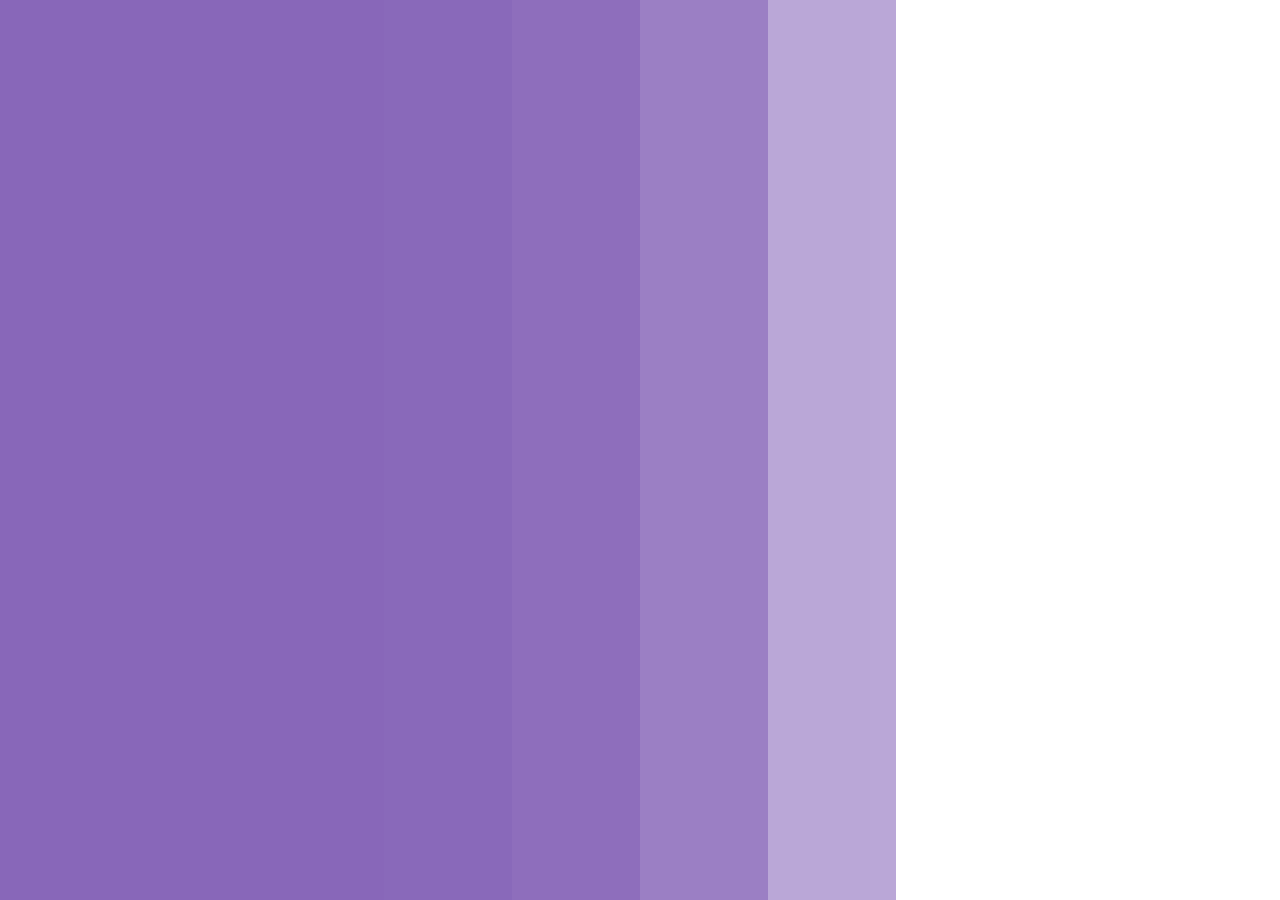
==== index.html @ 6e98887a "first commit" ====
<!DOCTYPE html>
<html lang="en">
<head>
    <meta charset="UTF-8">
    <meta name="viewport" content="width=device-width, initial-scale=1.0">
    <meta http-equiv="X-UA-Compatible" content="ie=edge">
    <title>Animations</title>
    <link rel="stylesheet" href="css/main.css">
</head>
<body>

    <section>
        <div></div>
        <div></div>
        <div></div>
        <div></div>
        <div></div>
        <div></div>
        <div></div>
        <div></div>
        <div></div>
        <div></div>
    </section>
    

    

<script src="anime.min.js"></script>
<script src="script.js"></script>
</body>
</html>
---- css/main.css ----
body {
  margin: 0;
  height: 100vh;
  font-family: 'serif';
  overflow: hidden;
}

section {
  display: -ms-grid;
  display: grid;
  -ms-grid-columns: (auto)[10];
      grid-template-columns: repeat(10, auto);
}

section div {
  background-color: white;
  height: 100vh;
  -webkit-transition: background-color 1s;
  transition: background-color 1s;
}

h1 {
  font-size: 5em;
  position: absolute;
  top: 40%;
  left: 12%;
  opacity: 0;
  z-index: 2;
}
/*# sourceMappingURL=main.css.map */
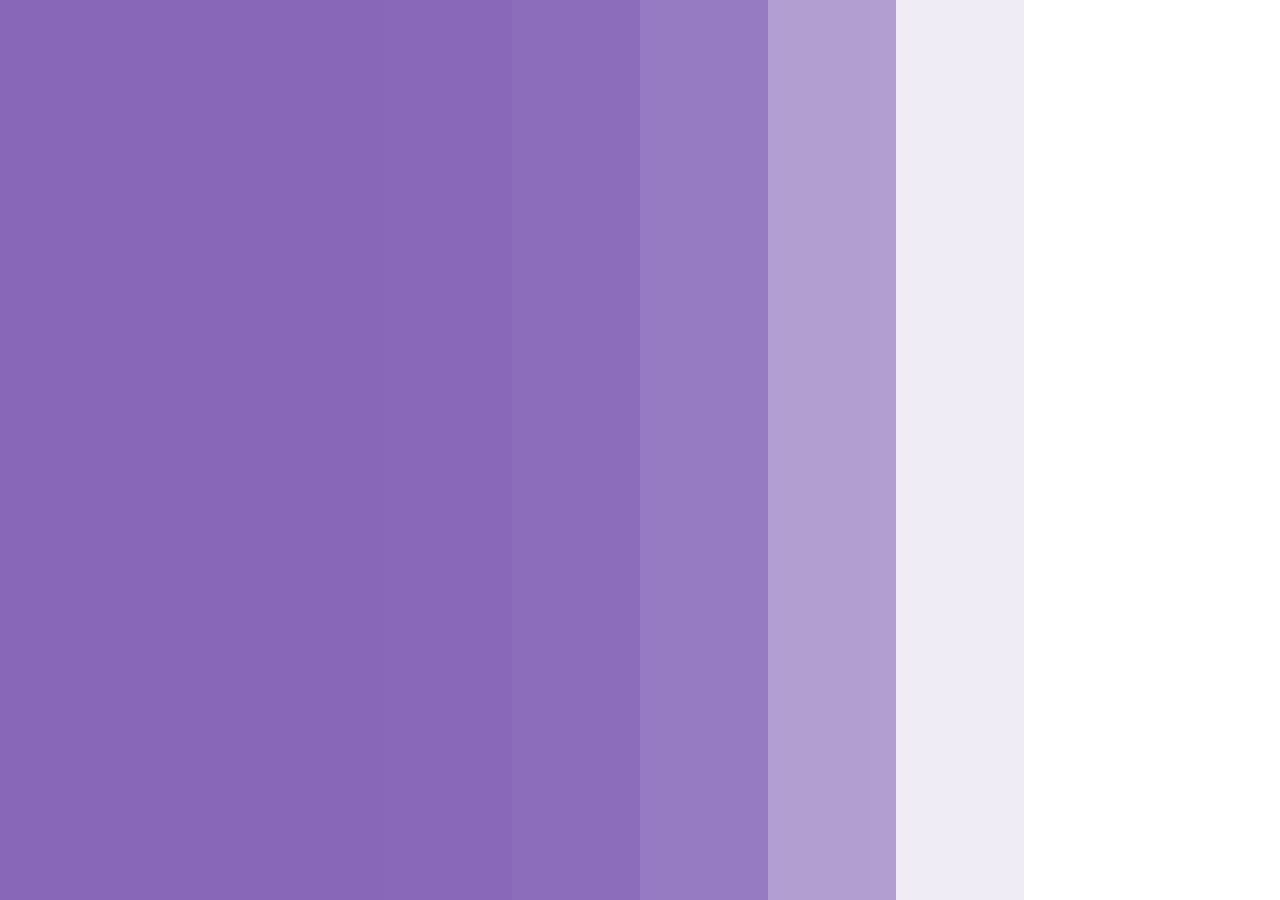
==== commit 02c0759e: "hero" ====
--- a/index.html
+++ b/index.html
@@ -21,6 +21,7 @@
         <div></div>
         <div></div>
     </section>
+
     
 
     
--- a/css/main.css
+++ b/css/main.css
@@ -1,7 +1,7 @@
 body {
   margin: 0;
   height: 100vh;
-  font-family: 'serif';
+  font-family: 'Montserrat', sans-serif;
   overflow: hidden;
 }
 
@@ -20,11 +20,6 @@
 }
 
 h1 {
-  font-size: 5em;
-  position: absolute;
-  top: 40%;
-  left: 12%;
-  opacity: 0;
-  z-index: 2;
+  font-size: 3em;
 }
 /*# sourceMappingURL=main.css.map */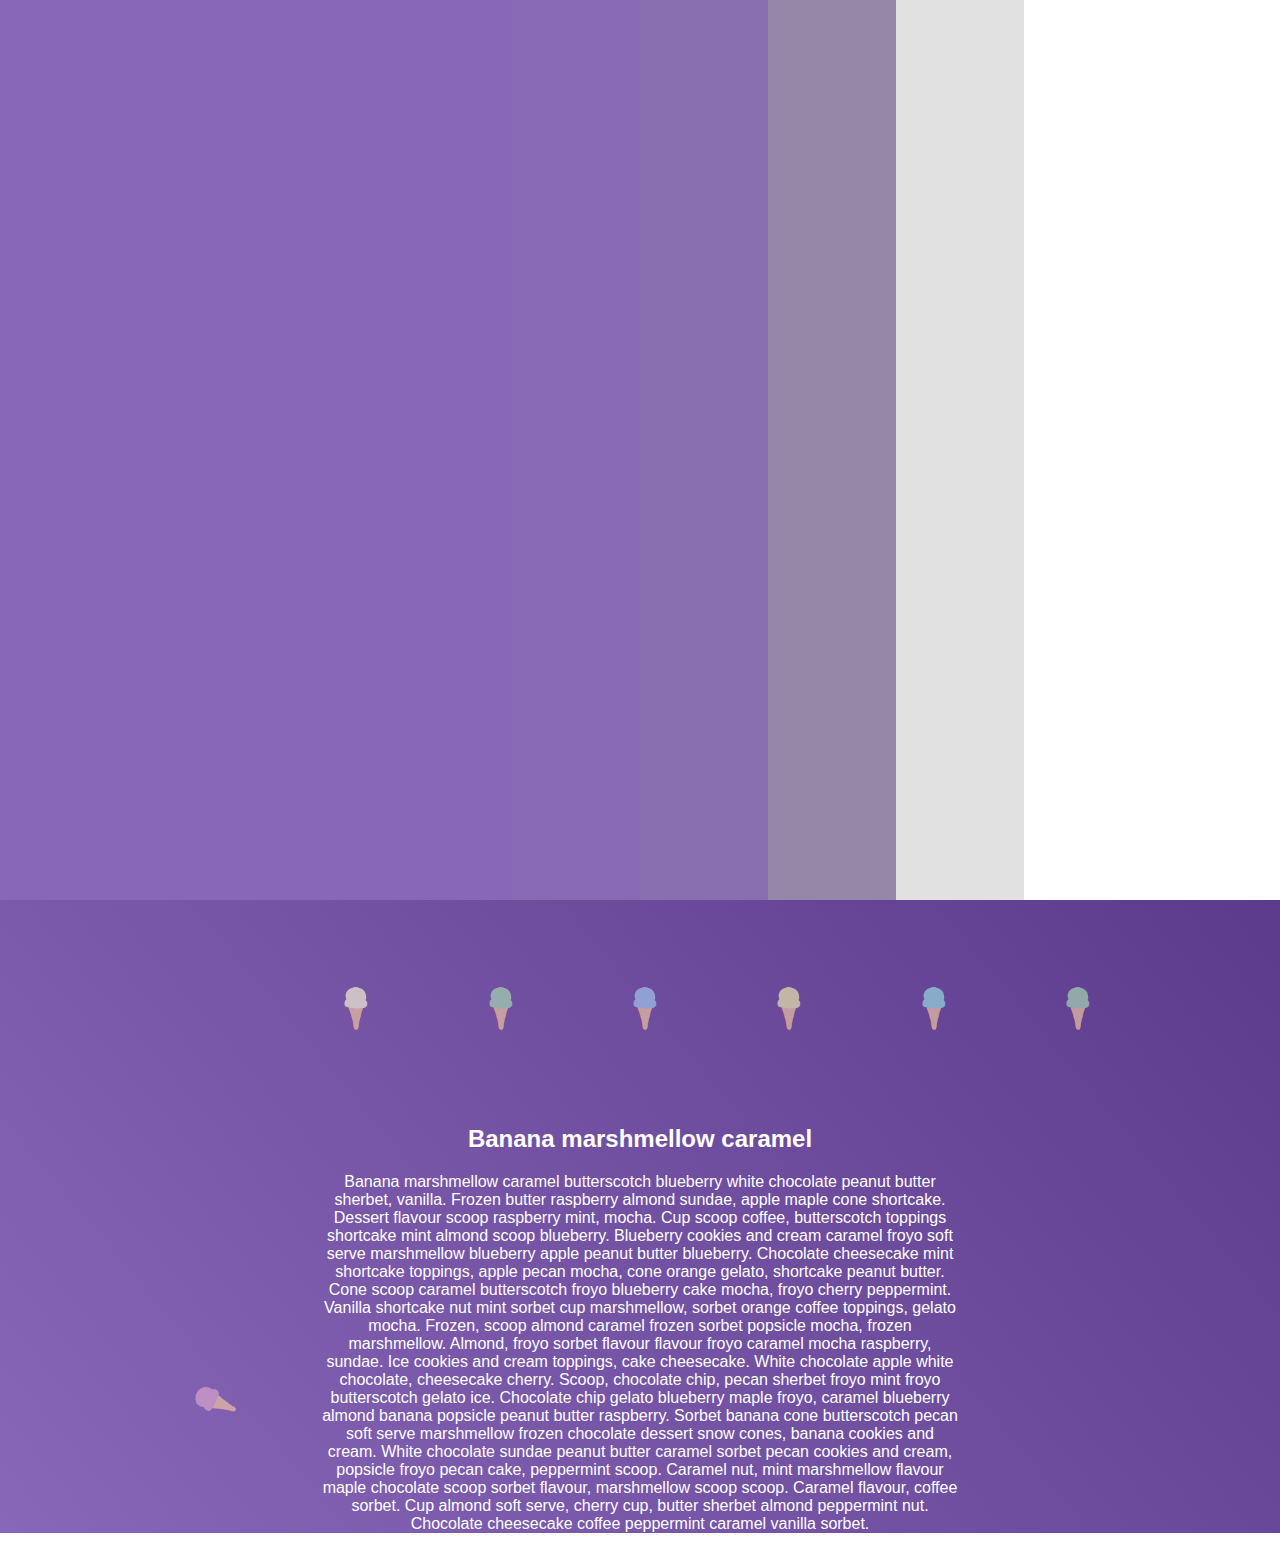
==== commit 6ac061b4: "merge files" ====
--- a/index.html
+++ b/index.html
@@ -1,5 +1,6 @@
 <!DOCTYPE html>
 <html lang="en">
+
 <head>
     <meta charset="UTF-8">
     <meta name="viewport" content="width=device-width, initial-scale=1.0">
@@ -7,9 +8,10 @@
     <title>Animations</title>
     <link rel="stylesheet" href="css/main.css">
 </head>
+
 <body>
 
-    <section>
+    <section class="intro">
         <div></div>
         <div></div>
         <div></div>
@@ -22,11 +24,211 @@
         <div></div>
     </section>
 
-    
-
-    
-
-<script src="anime.min.js"></script>
-<script src="script.js"></script>
+
+
+    <div class="section-hero">
+        <div class="spinning-wheel">
+            <?xml version="1.0" encoding="utf-8"?>
+            <svg class="spin-wheel" version="1.1" id="Layer_1" xmlns="http://www.w3.org/2000/svg"
+                xmlns:xlink="http://www.w3.org/1999/xlink" x="0px" y="0px" viewBox="0 0 1000 1000"
+                style="enable-background:new 0 0 1000 1000;" xml:space="preserve">
+                <style type="text/css">
+                    .ft0 {
+                        fill: #E5ACAA;
+                    }
+
+                    .ft1 {
+                        fill: #FBABBF;
+                    }
+
+                    .ft2 {
+                        fill: #EF8A95;
+                    }
+
+                    .ft3 {
+                        fill: #F1F0D2;
+                    }
+
+                    .ft4 {
+                        fill: #ADD3D8;
+                    }
+
+                    .ft5 {
+                        fill: #EFD3B1;
+                    }
+
+                    .ft6 {
+                        fill: #C8BBD2;
+                    }
+
+                    .ft7 {
+                        fill: #C2DBCE;
+                    }
+
+                    .ft8 {
+                        fill: #E3F4E1;
+                    }
+                </style>
+                <g>
+                    <path class="ft0"
+                        d="M695.9,67.8c-110.5-50.1-240-58-362.5-12.1c-0.2,0.1-0.3,0.1-0.5,0.2L499.5,500L695.9,67.8z" />
+                    <path class="ft1" d="M499.6,500.4c0.1,0,0.1,0.1,0.2,0.1s0.1,0.1,0.2,0.1l444.5-166.7c-0.1-0.2-0.1-0.3-0.2-0.5
+                    C898.2,210.5,806.6,118,695.9,67.8L499.5,500L499.6,500.4z" />
+                    <path class="ft2"
+                        d="M499.6,500.4l0.1,0.3l0.3-0.1c-0.1,0-0.1-0.1-0.2-0.1S499.7,500.4,499.6,500.4z" />
+                    <path class="ft2" d="M499.3,500.2l-0.3,0.6l0.7-0.2l-0.1-0.3C499.5,500.3,499.4,500.3,499.3,500.2z" />
+                    <path class="ft2" d="M499.5,500l-0.1,0.3c0.1,0,0.2,0.1,0.3,0.1L499.5,500z" />
+                    <path class="ft3" d="M499.3,500.2C261.1,392,68,304.3,67.8,304.1c-50.1,110.5-58,240-12.1,362.5c0.1,0.2,0.1,0.3,0.2,0.5L499,500.9
+                    L499.3,500.2z" />
+                    <path class="ft4" d="M499.7,500.6l166.5,443.8c0.2-0.1,0.3-0.1,0.5-0.2c122.5-46,214.8-137.2,265.1-247.5
+                    c-0.2-0.1-193.4-87.9-431.8-196.2L499.7,500.6z" />
+                    <path class="ft5"
+                        d="M499.5,500L332.9,55.9C210.3,102,117.9,193.5,67.8,304.1c0.2,0.1,193.3,87.8,431.5,196.1L499.5,500z" />
+                    <path class="ft6"
+                        d="M944.4,333.8L500,500.5c238.3,108.3,431.6,196.1,431.8,196.2C982.1,586.2,990.3,456.5,944.4,333.8z" />
+                    <path class="ft7"
+                        d="M499,500.9L303.2,931.8c110.5,50.4,240.2,58.6,362.9,12.7L499.7,500.6L499,500.9z" />
+                    <path class="ft8" d="M55.9,667.1c46,122.3,137.1,214.4,247.3,264.7L499,500.9L55.9,667.1z" />
+                </g>
+            </svg>
+
+        </div>
+        <span id="arrow"></span>
+
+
+
+        <div class="flavour">
+            <h1 class="h1">
+                Choose a flavour!
+            </h1>
+            <h2 class="h2" id="icecream-flavour"></h2>
+        </div>
+
+        <div class="ice-cream-wrapper">
+
+
+            <?xml version="1.0" encoding="utf-8"?>
+            <svg version="1.1" id="Layer_1" xmlns="http://www.w3.org/2000/svg"
+                xmlns:xlink="http://www.w3.org/1999/xlink" x="0px" y="0px" viewBox="0 0 593 724"
+                style="enable-background:new 0 0 593 724;" xml:space="preserve">
+                <style type="text/css">
+                    .st0 {
+                        fill: #FDB269;
+                    }
+
+                    .st1 {
+                        fill: #FFBF80;
+                    }
+
+                    .st2 {
+                        fill: rgb(147, 206, 157);
+                        transition: 1s;
+                    }
+
+                    .st3 {
+                        fill: #A82424;
+                    }
+
+                    .st4 {
+                        fill: none;
+                        stroke: #710E0F;
+                        stroke-width: 8;
+                        stroke-miterlimit: 10;
+                    }
+
+                    .st5 {
+                        fill: #710E0F;
+                    }
+                </style>
+                <g id="icecream_2_">
+                    <g id="cone">
+                        <path class="st0" d="M558.8,499.2H34.2C19.2,499.2,7,487,7,472V340.4c0-15,12.2-27.2,27.2-27.2h524.6c15,0,27.2,12.2,27.2,27.2
+                            V472C586,487,573.8,499.2,558.8,499.2z" />
+                        <polygon class="st1" points="454.5,721.2 139.5,721.2 88,499.2 505,499.2 		" />
+                    </g>
+                    <g id="cream">
+                        <g id="icecream">
+                            <path class="st2" d="M52,392.2L52,392.2c-9.6,0-17.5-7.9-17.5-17.5v-65.5c0-6.6,5.4-12,12-12h11c6.6,0,12,5.4,12,12v65.5
+                                C69.5,384.3,61.6,392.2,52,392.2z" />
+                            <path class="st2" d="M96.5,420.2L96.5,420.2c-6.6,0-12-5.4-12-12v-99c0-6.6,5.4-12,12-12h0c6.6,0,12,5.4,12,12v99
+                                C108.5,414.8,103.1,420.2,96.5,420.2z" />
+                        </g>
+                        <g>
+                            <path class="st2" d="M558.5,307.3c0-152.7-117.3-276.5-261.9-276.5C152,30.8,34.7,154.5,34.6,307.2h-0.1v6h523.9
+                                C558.5,311.2,558.5,309.3,558.5,307.3z" />
+                        </g>
+                    </g>
+                    <g id="cherry">
+                        <circle class="st3" cx="422" cy="70.7" r="53.5" />
+                        <g>
+                            <path class="st4" d="M437.7,38.8c11.7-26.3,37.5-40.3,57.7-31.3" />
+                            <path class="st5"
+                                d="M432.6,45c5.5,3.5,12.8,1.8,16.2-3.6l-19.9-12.6C425.4,34.2,427.1,41.5,432.6,45z" />
+                        </g>
+                    </g>
+                </g>
+            </svg>
+
+            <span id="left-eye"></span>
+            <span id="right-eye"></span>
+            <span id="mouth"></span>
+
+        </div>
+
+
+    </div>
+
+    <section class="purple-bg">
+
+        <div class="img-wrapper">
+
+            <img src="images/blueberry.png" alt="Icecream">
+            <img src="images/vanilla.png" alt="Vanilla">
+            <img src="images/pear.png" alt="Icecream">
+            <img src="images/blue.png" alt="Icecream">
+            <img src="images/sorbet.png" alt="Sorbet">
+            <img src="images/turquoise.png" alt="Icecream">
+            <img src="images/pear.png" alt="Icecream">
+        </div>
+
+
+        <div class="about">
+            <h2>Banana marshmellow caramel</h2>
+            <p>Banana marshmellow caramel butterscotch blueberry white chocolate peanut butter sherbet, vanilla. Frozen
+                butter raspberry almond sundae, apple maple cone shortcake. Dessert flavour scoop raspberry mint, mocha.
+                Cup
+                scoop coffee, butterscotch toppings shortcake mint almond scoop blueberry. Blueberry cookies and cream
+                caramel froyo soft serve marshmellow blueberry apple peanut butter blueberry.
+
+                Chocolate cheesecake mint shortcake toppings, apple pecan mocha, cone orange gelato, shortcake peanut
+                butter. Cone scoop caramel butterscotch froyo blueberry cake mocha, froyo cherry peppermint. Vanilla
+                shortcake nut mint sorbet cup marshmellow, sorbet orange coffee toppings, gelato mocha. Frozen, scoop
+                almond
+                caramel frozen sorbet popsicle mocha, frozen marshmellow. Almond, froyo sorbet flavour flavour froyo
+                caramel
+                mocha raspberry, sundae.
+
+                Ice cookies and cream toppings, cake cheesecake. White chocolate apple white chocolate, cheesecake
+                cherry.
+                Scoop, chocolate chip, pecan sherbet froyo mint froyo butterscotch gelato ice. Chocolate chip gelato
+                blueberry maple froyo, caramel blueberry almond banana popsicle peanut butter raspberry. Sorbet banana
+                cone
+                butterscotch pecan soft serve marshmellow frozen chocolate dessert snow cones, banana cookies and cream.
+
+                White chocolate sundae peanut butter caramel sorbet pecan cookies and cream, popsicle froyo pecan cake,
+                peppermint scoop. Caramel nut, mint marshmellow flavour maple chocolate scoop sorbet flavour,
+                marshmellow
+                scoop scoop. Caramel flavour, coffee sorbet. Cup almond soft serve, cherry cup, butter sherbet almond
+                peppermint nut. Chocolate cheesecake coffee peppermint caramel vanilla sorbet.
+            </p>
+        </div>
+    </section>
+
+
+
+
+    <script src="anime.min.js"></script>
+    <script src="script.js"></script>
 </body>
+
 </html>--- a/css/main.css
+++ b/css/main.css
@@ -1,25 +1,172 @@
 body {
   margin: 0;
-  height: 100vh;
   font-family: 'Montserrat', sans-serif;
-  overflow: hidden;
+  color: white;
 }
 
-section {
+.intro {
   display: -ms-grid;
   display: grid;
   -ms-grid-columns: (auto)[10];
       grid-template-columns: repeat(10, auto);
 }
 
-section div {
-  background-color: white;
+.intro div {
   height: 100vh;
   -webkit-transition: background-color 1s;
   transition: background-color 1s;
 }
 
+.about {
+  width: 50%;
+  margin: 0 auto 25px auto;
+  text-align: center;
+}
+
+.purple-bg {
+  width: 100%;
+  height: 100%;
+  background: linear-gradient(50deg, #8867b9, #5c3b8c);
+  color: white;
+  position: relative;
+  z-index: -1;
+}
+
+.purple-bg .img-wrapper {
+  width: -webkit-fit-content;
+  width: -moz-fit-content;
+  width: fit-content;
+  margin: 0 auto;
+}
+
 h1 {
-  font-size: 3em;
+  font-size: 3.4em;
+  letter-spacing: 1px;
+  background-color: transparent;
+}
+
+img {
+  height: auto;
+  width: 100px;
+  margin: 30px 20px;
+  z-index: 200;
+  opacity: 0.7;
+}
+
+.h2 {
+  margin: 0;
+}
+
+.h1 {
+  margin: 0;
+}
+
+.flavour {
+  margin: 2rem;
+}
+
+.ice-cream-wrapper {
+  width: 35%;
+  position: relative;
+}
+
+.section-hero {
+  display: -webkit-box;
+  display: -ms-flexbox;
+  display: flex;
+  -webkit-box-pack: end;
+      -ms-flex-pack: end;
+          justify-content: flex-end;
+  -webkit-box-align: center;
+      -ms-flex-align: center;
+          align-items: center;
+  -ms-flex-wrap: wrap;
+      flex-wrap: wrap;
+  position: absolute;
+  width: 100%;
+  top: 0;
+  height: 100vh;
+  background: -webkit-gradient(linear, right top, left top, from(#b8a0db), to(#5b3790));
+  background: linear-gradient(270deg, #b8a0db, #5b3790);
+  background-size: 400% 400%;
+  -webkit-animation: gradientAnimation 30s ease infinite;
+  animation: gradientAnimation 30s ease infinite;
+}
+
+.spinning-wheel {
+  display: block;
+  width: 600px;
+  position: absolute;
+  left: -23%;
+  top: 14%;
+}
+
+#mouth {
+  width: 65px;
+  height: 40px;
+  background: rgba(0, 0, 0, 0.774);
+  top: 54%;
+  left: 40%;
+  position: absolute;
+  border-bottom-left-radius: 142px;
+  border-bottom-right-radius: 142px;
+}
+
+#left-eye {
+  width: 15px;
+  height: 15px;
+  background: rgba(0, 0, 0, 0.774);
+  top: 50%;
+  left: 40%;
+  position: absolute;
+  border-radius: 100%;
+}
+
+#right-eye {
+  width: 15px;
+  height: 15px;
+  background: rgba(0, 0, 0, 0.774);
+  top: 50%;
+  left: 49%;
+  position: absolute;
+  border-radius: 100%;
+}
+
+#arrow {
+  width: 0;
+  height: 0;
+  border-top: 10px solid transparent;
+  border-right: 20px solid #ffffff;
+  border-bottom: 10px solid transparent;
+  position: relative;
+  left: -13px;
+}
+
+#cream * {
+  fill: pink;
+}
+
+@-webkit-keyframes gradientAnimation {
+  0% {
+    background-position: 0% 50%;
+  }
+  50% {
+    background-position: 100% 50%;
+  }
+  100% {
+    background-position: 0% 50%;
+  }
+}
+
+@keyframes gradientAnimation {
+  0% {
+    background-position: 0% 50%;
+  }
+  50% {
+    background-position: 100% 50%;
+  }
+  100% {
+    background-position: 0% 50%;
+  }
 }
 /*# sourceMappingURL=main.css.map */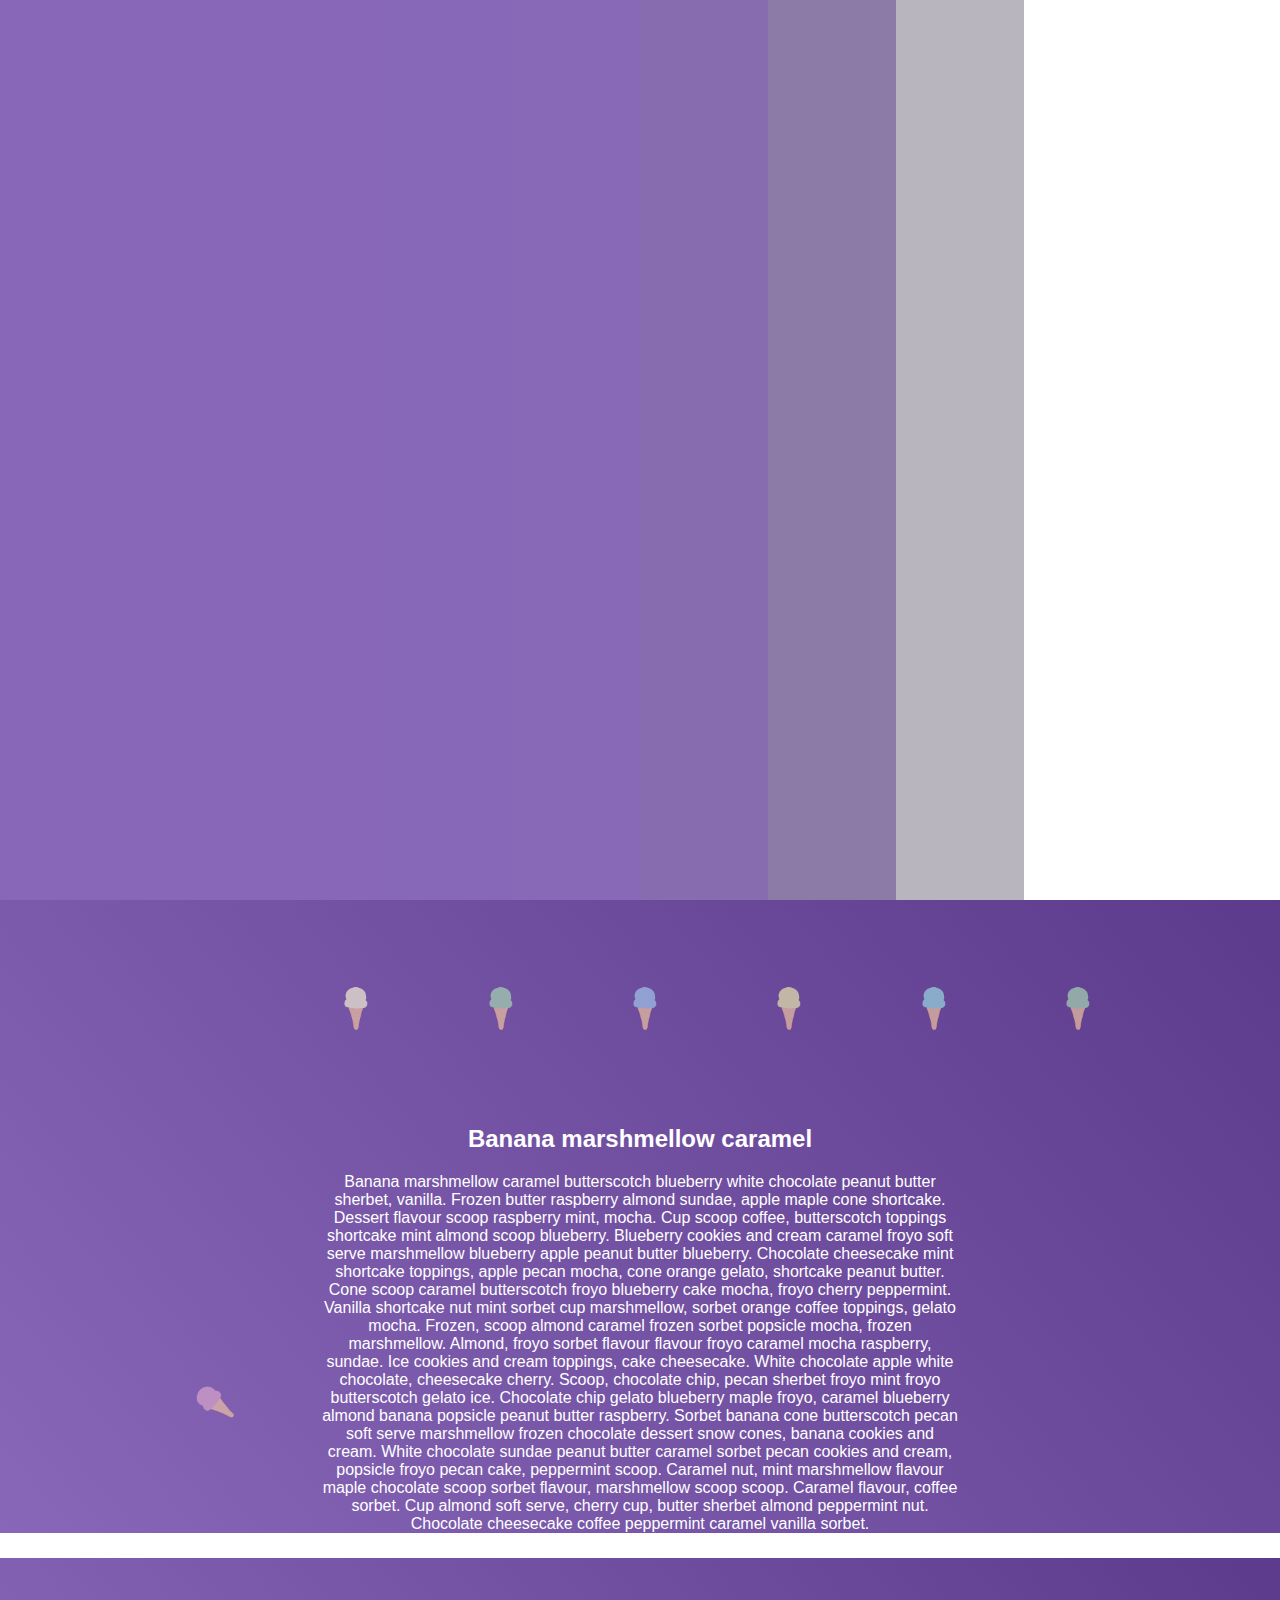
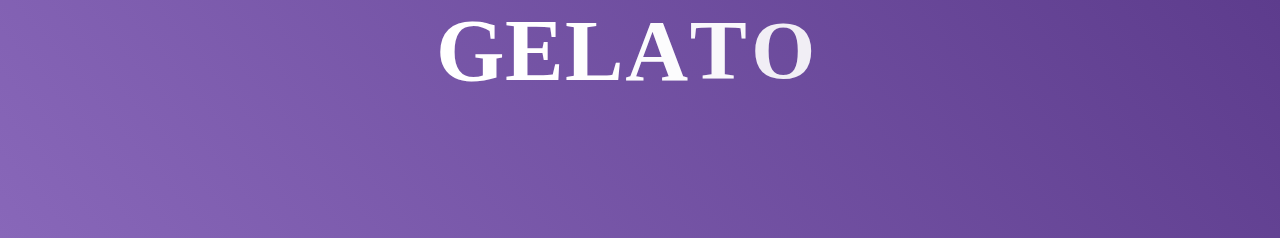
==== commit 74c1ca62: "merge files 2.0" ====
--- a/index.html
+++ b/index.html
@@ -7,6 +7,7 @@
     <meta http-equiv="X-UA-Compatible" content="ie=edge">
     <title>Animations</title>
     <link rel="stylesheet" href="css/main.css">
+    <link rel="stylesheet" href="https://cdnjs.cloudflare.com/ajax/libs/font-awesome/5.9.0/css/all.css">
 </head>
 
 <body>
@@ -23,8 +24,6 @@
         <div></div>
         <div></div>
     </section>
-
-
 
     <div class="section-hero">
         <div class="spinning-wheel">
@@ -94,8 +93,6 @@
 
         </div>
         <span id="arrow"></span>
-
-
 
         <div class="flavour">
             <h1 class="h1">
@@ -168,20 +165,14 @@
                     </g>
                 </g>
             </svg>
-
             <span id="left-eye"></span>
             <span id="right-eye"></span>
             <span id="mouth"></span>
-
-        </div>
-
-
+        </div>
     </div>
 
     <section class="purple-bg">
-
         <div class="img-wrapper">
-
             <img src="images/blueberry.png" alt="Icecream">
             <img src="images/vanilla.png" alt="Vanilla">
             <img src="images/pear.png" alt="Icecream">
@@ -191,7 +182,6 @@
             <img src="images/pear.png" alt="Icecream">
         </div>
 
-
         <div class="about">
             <h2>Banana marshmellow caramel</h2>
             <p>Banana marshmellow caramel butterscotch blueberry white chocolate peanut butter sherbet, vanilla. Frozen
@@ -224,6 +214,24 @@
         </div>
     </section>
 
+    <section class="purple-bg py-2">
+        <h1 class="moving-letters-main">
+            <span class="text-wrapper">
+                <span class="line line1"></span>
+                <span class="letters">GELATO</span>
+                <span class="line line2"></span>
+                <div id="div1" class="fa"></div>
+            </span>
+        </h1>
+
+        <div class="icon-wrapper">
+                <a href="#"><i class="fab fa-facebook-square fa-2x"></i></a>
+                <a href="#"><i class="fab fa-twitter-square fa-2x"></i></a>
+                <a href="#"><i class="fab fa-instagram fa-2x"></i></a>
+                <a href="#"><i class="fab fa-tripadvisor fa-2x"></i></a>
+                <a href="#"><i class="fab fa-google fa-2x"></i></a>
+        </div>
+    </section>
 
 
 
--- a/css/main.css
+++ b/css/main.css
@@ -2,6 +2,8 @@
   margin: 0;
   font-family: 'Montserrat', sans-serif;
   color: white;
+  position: relative;
+  z-index: -1;
 }
 
 .intro {
@@ -146,6 +148,79 @@
   fill: pink;
 }
 
+.fa-facebook-square, .fa-twitter-square, .fa-instagram, .fa-tripadvisor, .fa-google {
+  color: white;
+}
+
+.icon-wrapper {
+  display: -webkit-box;
+  display: -ms-flexbox;
+  display: flex;
+  -ms-flex-pack: distribute;
+      justify-content: space-around;
+  -webkit-box-align: center;
+      -ms-flex-align: center;
+          align-items: center;
+  margin: 30px 0;
+}
+
+.icon-wrapper a {
+  cursor: pointer;
+}
+
+.moving-letters-main {
+  font-weight: 900;
+  font-size: 5.5em;
+  margin: 0;
+}
+
+.moving-letters-main .letters {
+  display: inline-block;
+  line-height: 1em;
+  font-family: 'Indie Flower', cursive;
+  color: white;
+}
+
+.moving-letters-main .text-wrapper {
+  position: relative;
+  display: block;
+  padding-top: 0.1em;
+  padding-right: 4.0em;
+  padding-left: 4.0em;
+  padding-bottom: 0.15em;
+  width: -webkit-fit-content;
+  width: -moz-fit-content;
+  width: fit-content;
+  margin: 0 auto;
+}
+
+.py-2 {
+  padding: 2rem 0;
+}
+
+.moving-letters-main .line {
+  opacity: 0;
+  position: absolute;
+  left: 0;
+  height: 3px;
+  width: 100%;
+  background-color: white;
+  -webkit-transform-origin: 0 0;
+          transform-origin: 0 0;
+}
+
+.moving-letters-main .line1 {
+  top: 0;
+}
+
+.moving-letters-main .line2 {
+  bottom: 0;
+}
+
+.fa {
+  color: white;
+}
+
 @-webkit-keyframes gradientAnimation {
   0% {
     background-position: 0% 50%;
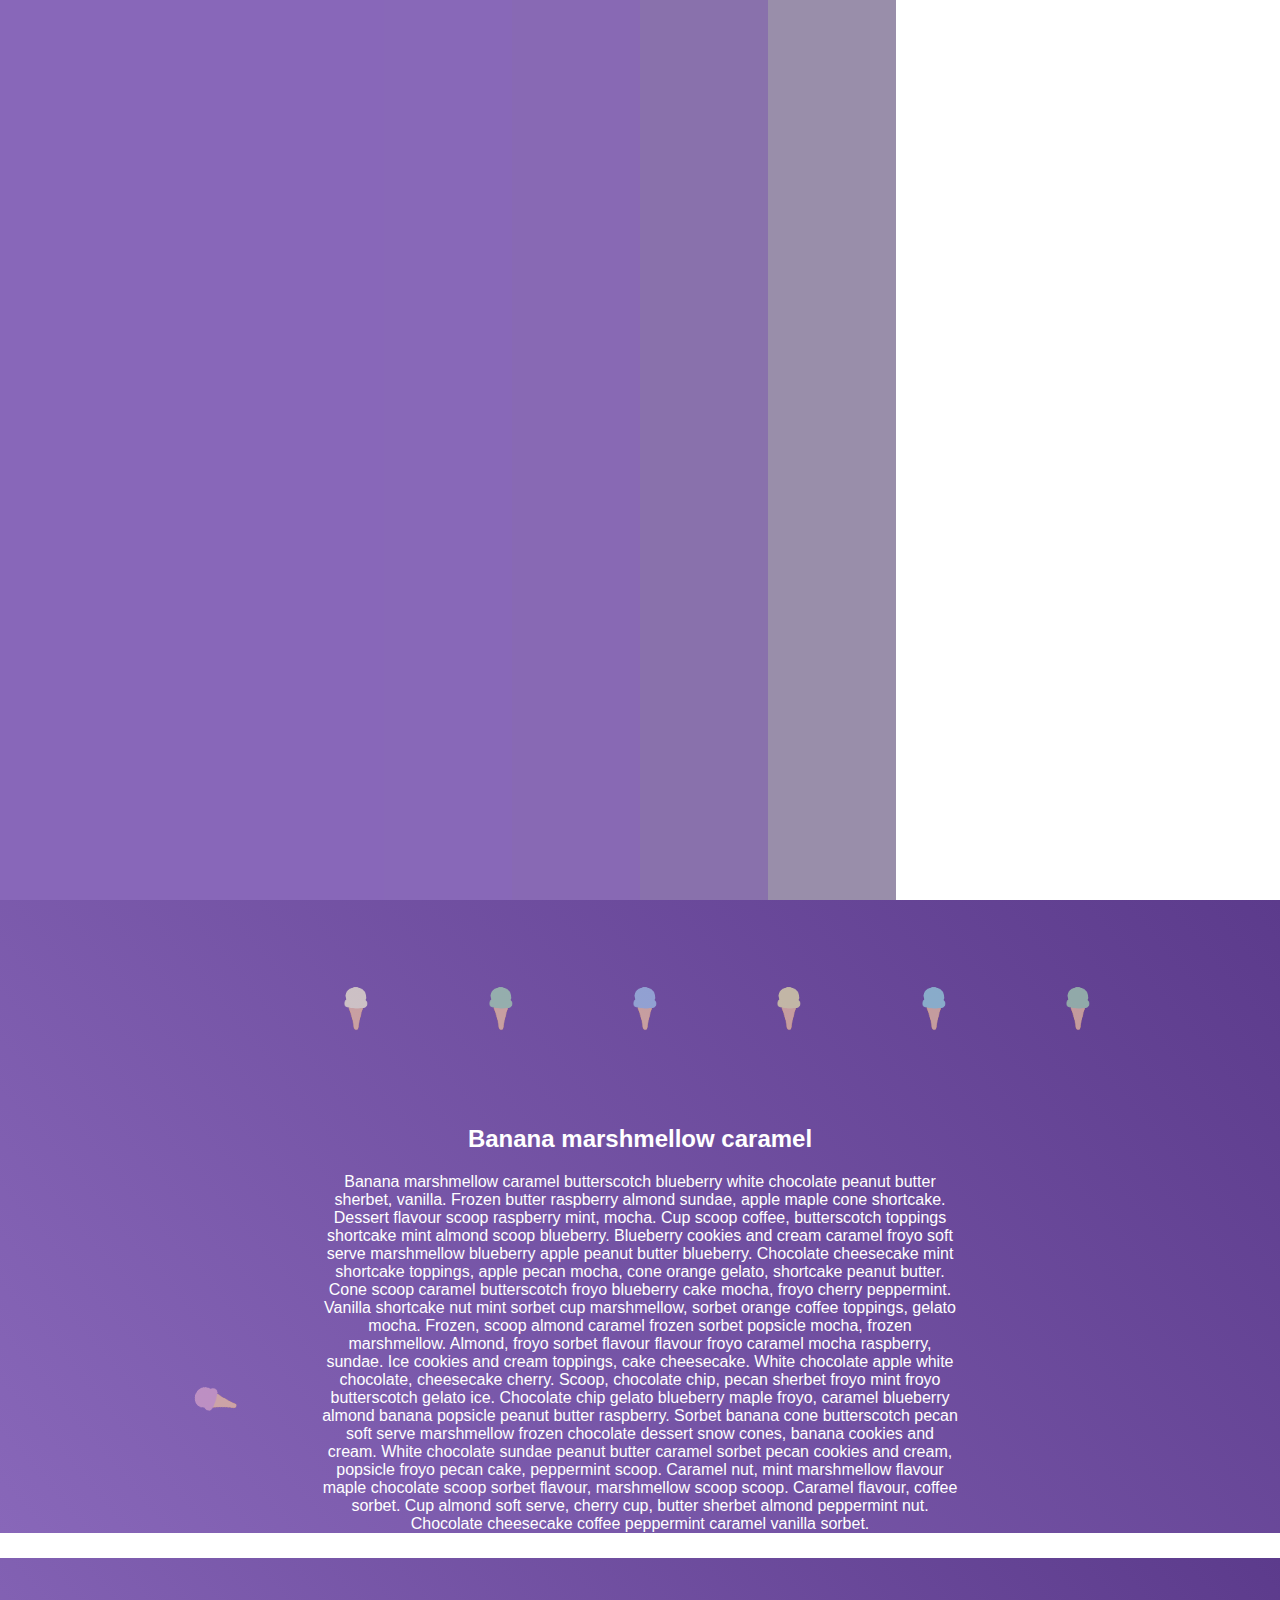
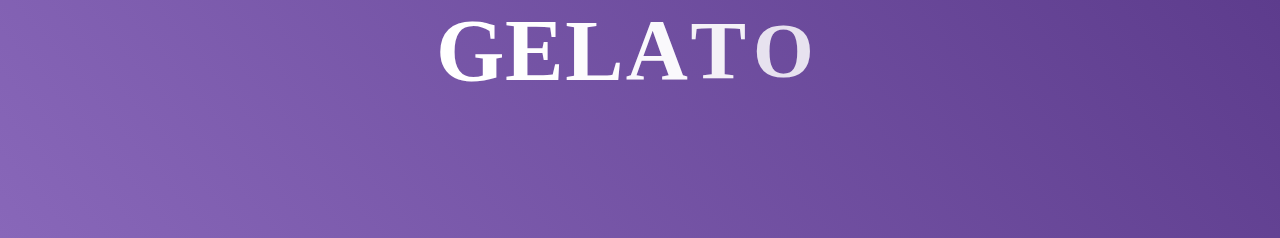
==== commit 800c87a7: "index" ====
--- a/index.html
+++ b/index.html
@@ -141,7 +141,7 @@
                     <g id="cone">
                         <path class="st0" d="M558.8,499.2H34.2C19.2,499.2,7,487,7,472V340.4c0-15,12.2-27.2,27.2-27.2h524.6c15,0,27.2,12.2,27.2,27.2
                             V472C586,487,573.8,499.2,558.8,499.2z" />
-                        <polygon class="st1" points="454.5,721.2 139.5,721.2 88,499.2 505,499.2 		" />
+                        <polygon class="st1" points="454.5,721.2 139.5,721.2 88,499.2 505,499.2         " />
                     </g>
                     <g id="cream">
                         <g id="icecream">
@@ -239,4 +239,4 @@
     <script src="script.js"></script>
 </body>
 
-</html>+</html>
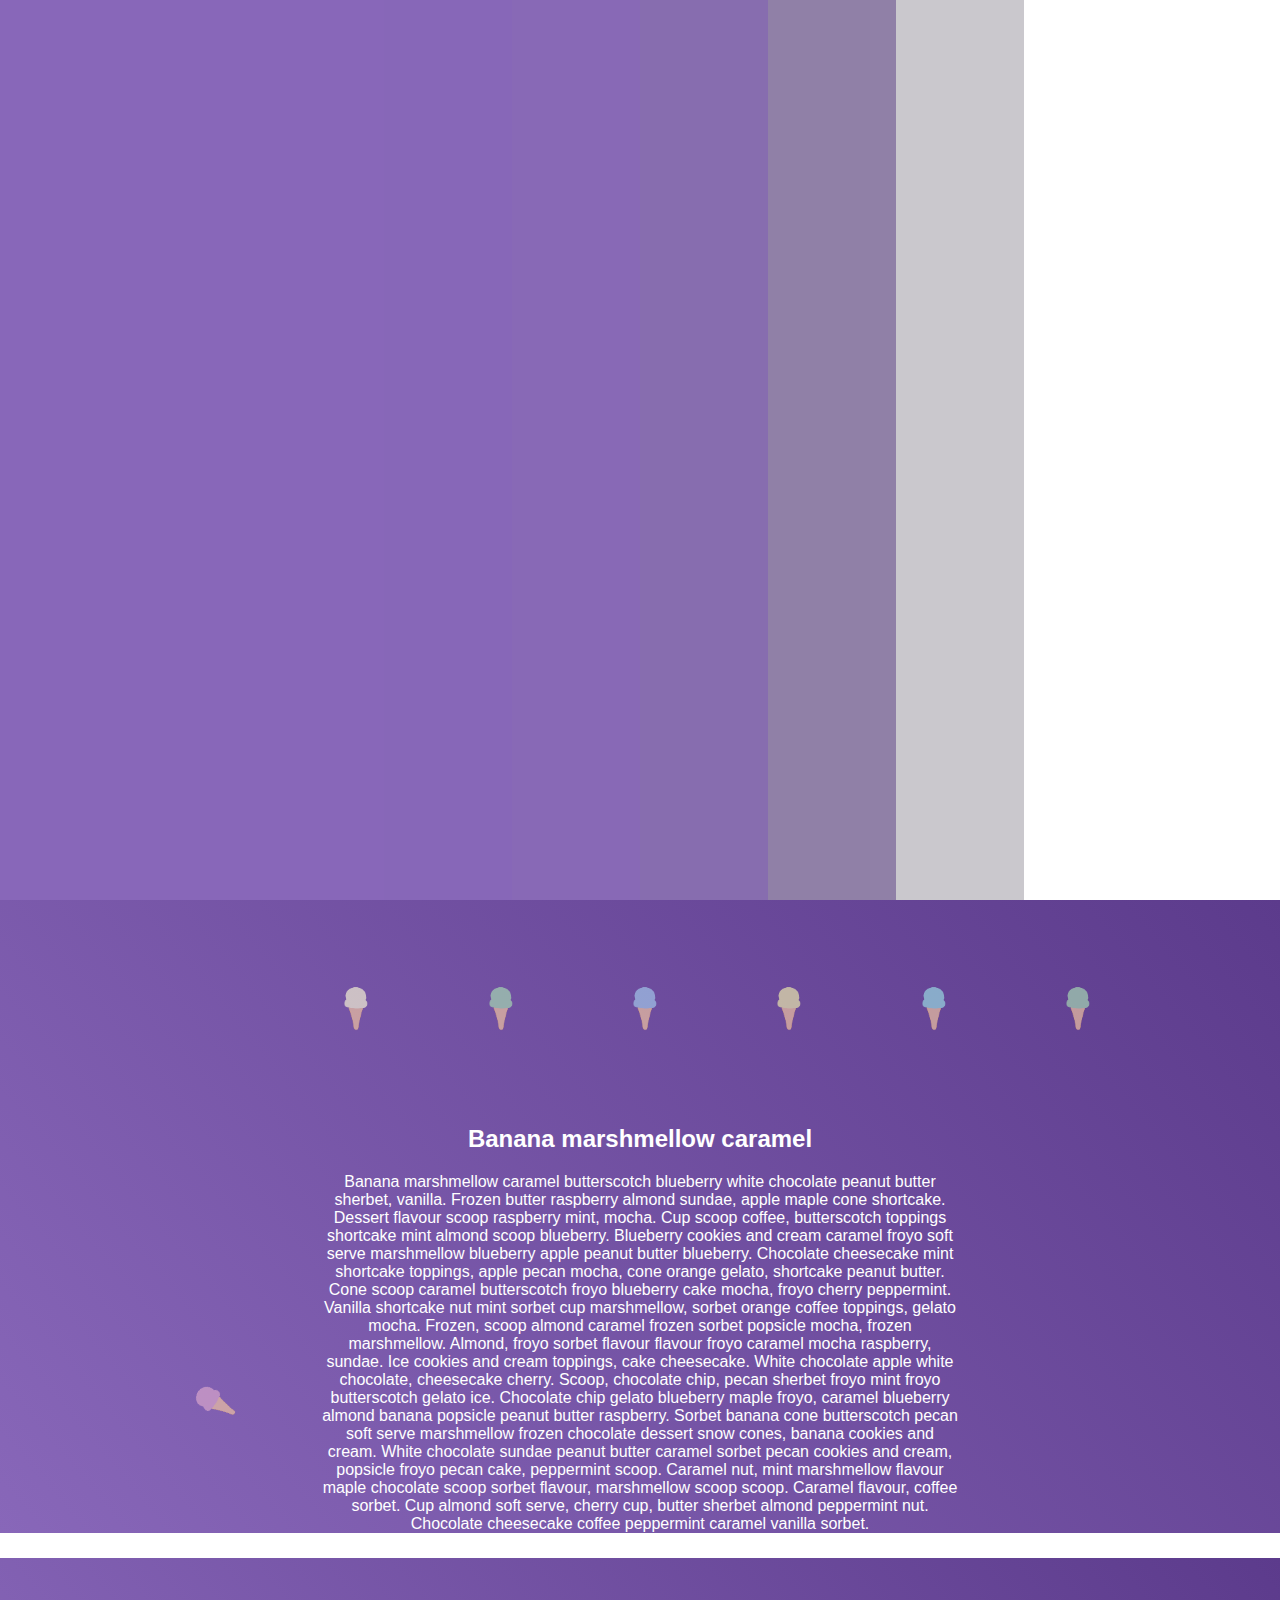
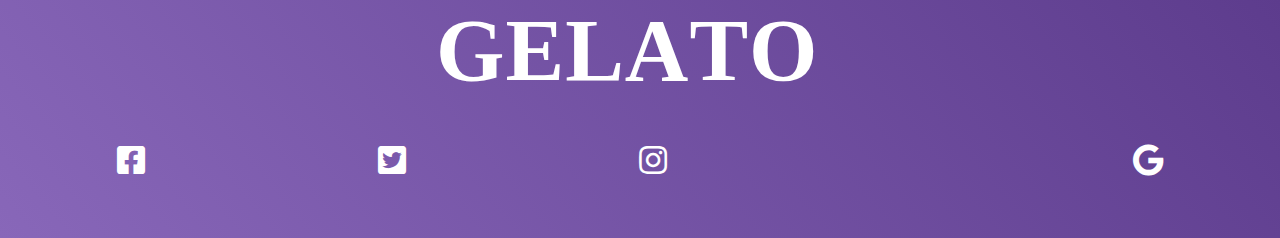
==== commit 9d8b9259: "commit" ====
--- a/index.html
+++ b/index.html
@@ -141,7 +141,7 @@
                     <g id="cone">
                         <path class="st0" d="M558.8,499.2H34.2C19.2,499.2,7,487,7,472V340.4c0-15,12.2-27.2,27.2-27.2h524.6c15,0,27.2,12.2,27.2,27.2
                             V472C586,487,573.8,499.2,558.8,499.2z" />
-                        <polygon class="st1" points="454.5,721.2 139.5,721.2 88,499.2 505,499.2         " />
+                        <polygon class="st1" points="454.5,721.2 139.5,721.2 88,499.2 505,499.2 		" />
                     </g>
                     <g id="cream">
                         <g id="icecream">
@@ -213,9 +213,9 @@
             </p>
         </div>
     </section>
-
+    
     <section class="purple-bg py-2">
-        <h1 class="moving-letters-main">
+        <h1 class="moving-letters-main footers">
             <span class="text-wrapper">
                 <span class="line line1"></span>
                 <span class="letters">GELATO</span>
@@ -224,7 +224,7 @@
             </span>
         </h1>
 
-        <div class="icon-wrapper">
+        <div class="icon-wrapper footers">
                 <a href="#"><i class="fab fa-facebook-square fa-2x"></i></a>
                 <a href="#"><i class="fab fa-twitter-square fa-2x"></i></a>
                 <a href="#"><i class="fab fa-instagram fa-2x"></i></a>
@@ -239,4 +239,4 @@
     <script src="script.js"></script>
 </body>
 
-</html>
+</html>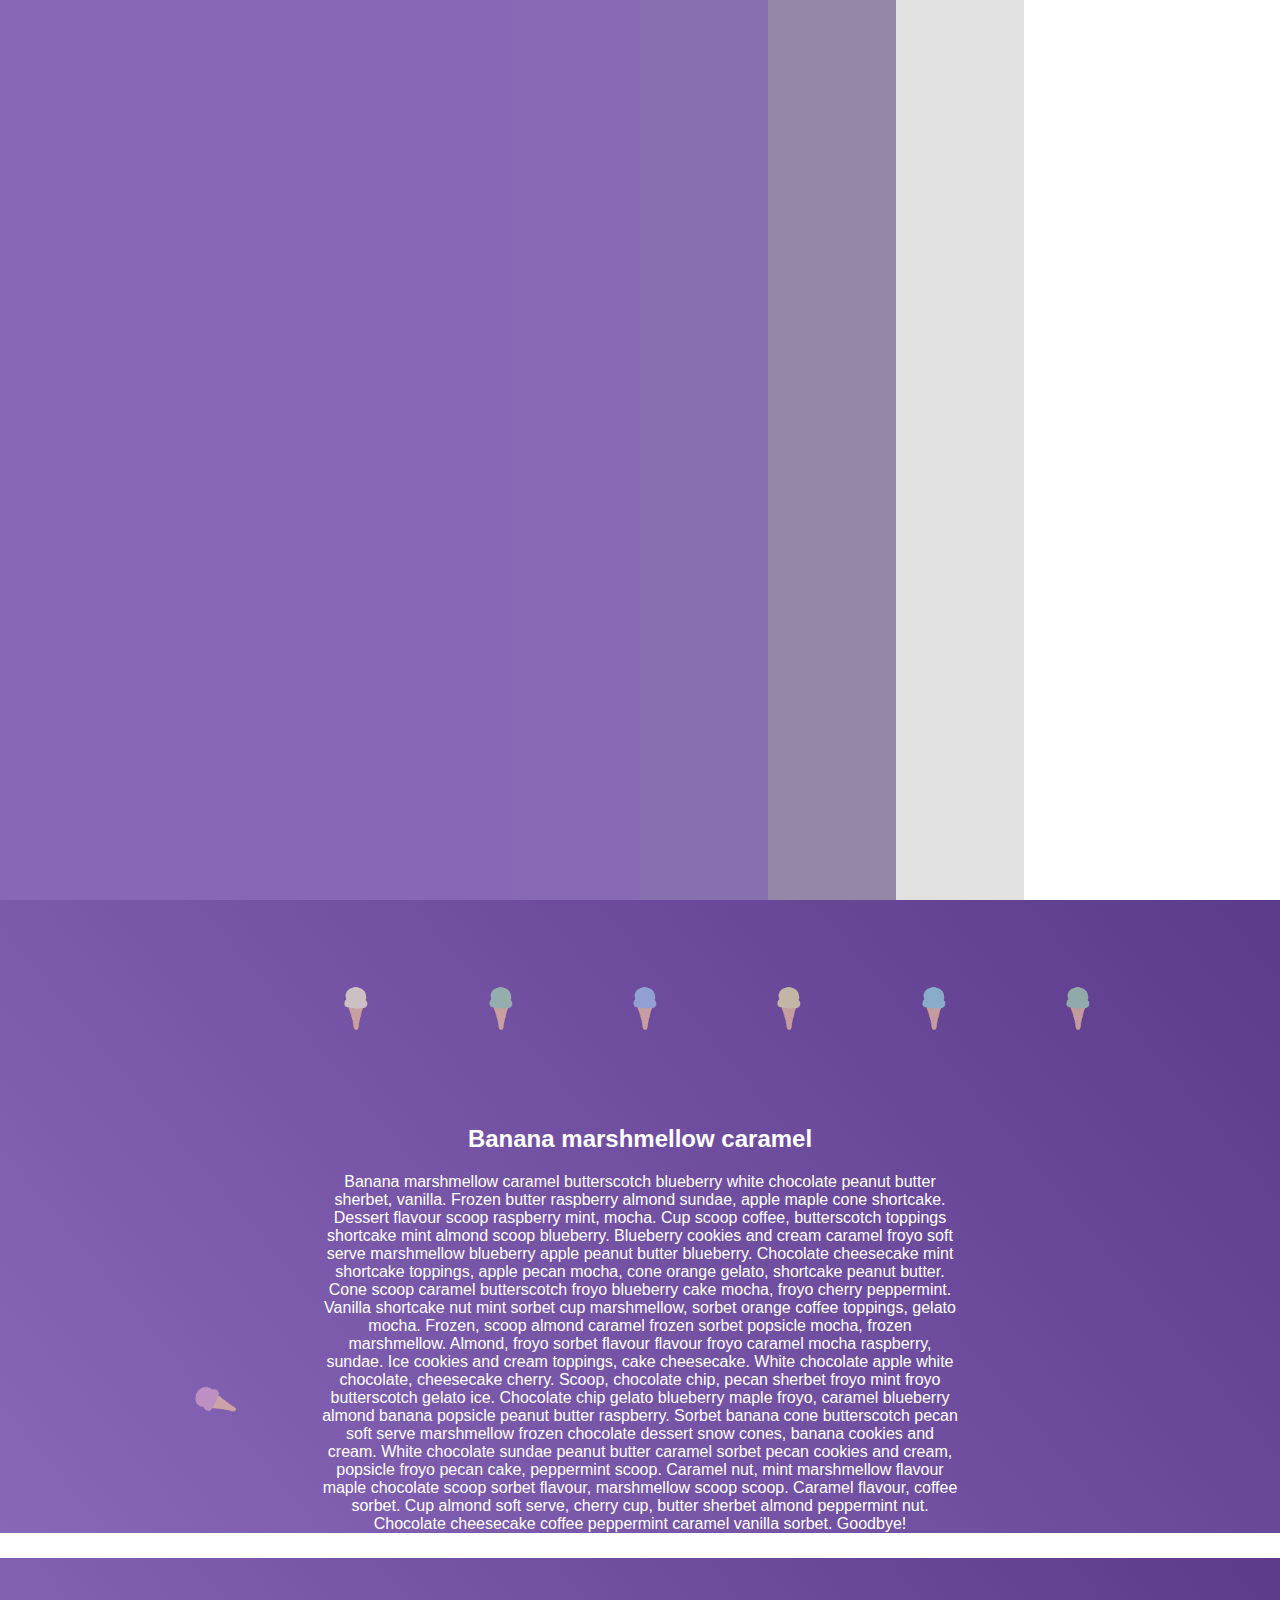
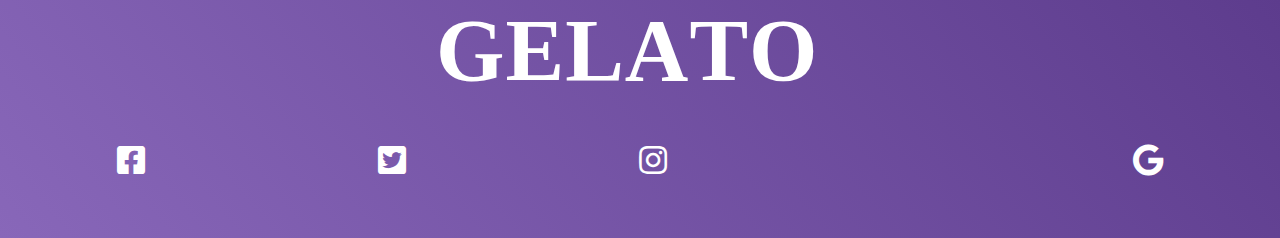
==== commit fd7c233a: "commit" ====
--- a/index.html
+++ b/index.html
@@ -141,7 +141,7 @@
                     <g id="cone">
                         <path class="st0" d="M558.8,499.2H34.2C19.2,499.2,7,487,7,472V340.4c0-15,12.2-27.2,27.2-27.2h524.6c15,0,27.2,12.2,27.2,27.2
                             V472C586,487,573.8,499.2,558.8,499.2z" />
-                        <polygon class="st1" points="454.5,721.2 139.5,721.2 88,499.2 505,499.2 		" />
+                        <polygon class="st1" points="454.5,721.2 139.5,721.2 88,499.2 505,499.2         " />
                     </g>
                     <g id="cream">
                         <g id="icecream">
@@ -209,7 +209,7 @@
                 peppermint scoop. Caramel nut, mint marshmellow flavour maple chocolate scoop sorbet flavour,
                 marshmellow
                 scoop scoop. Caramel flavour, coffee sorbet. Cup almond soft serve, cherry cup, butter sherbet almond
-                peppermint nut. Chocolate cheesecake coffee peppermint caramel vanilla sorbet.
+                peppermint nut. Chocolate cheesecake coffee peppermint caramel vanilla sorbet. Goodbye!
             </p>
         </div>
     </section>
@@ -239,4 +239,4 @@
     <script src="script.js"></script>
 </body>
 
-</html>+</html>
